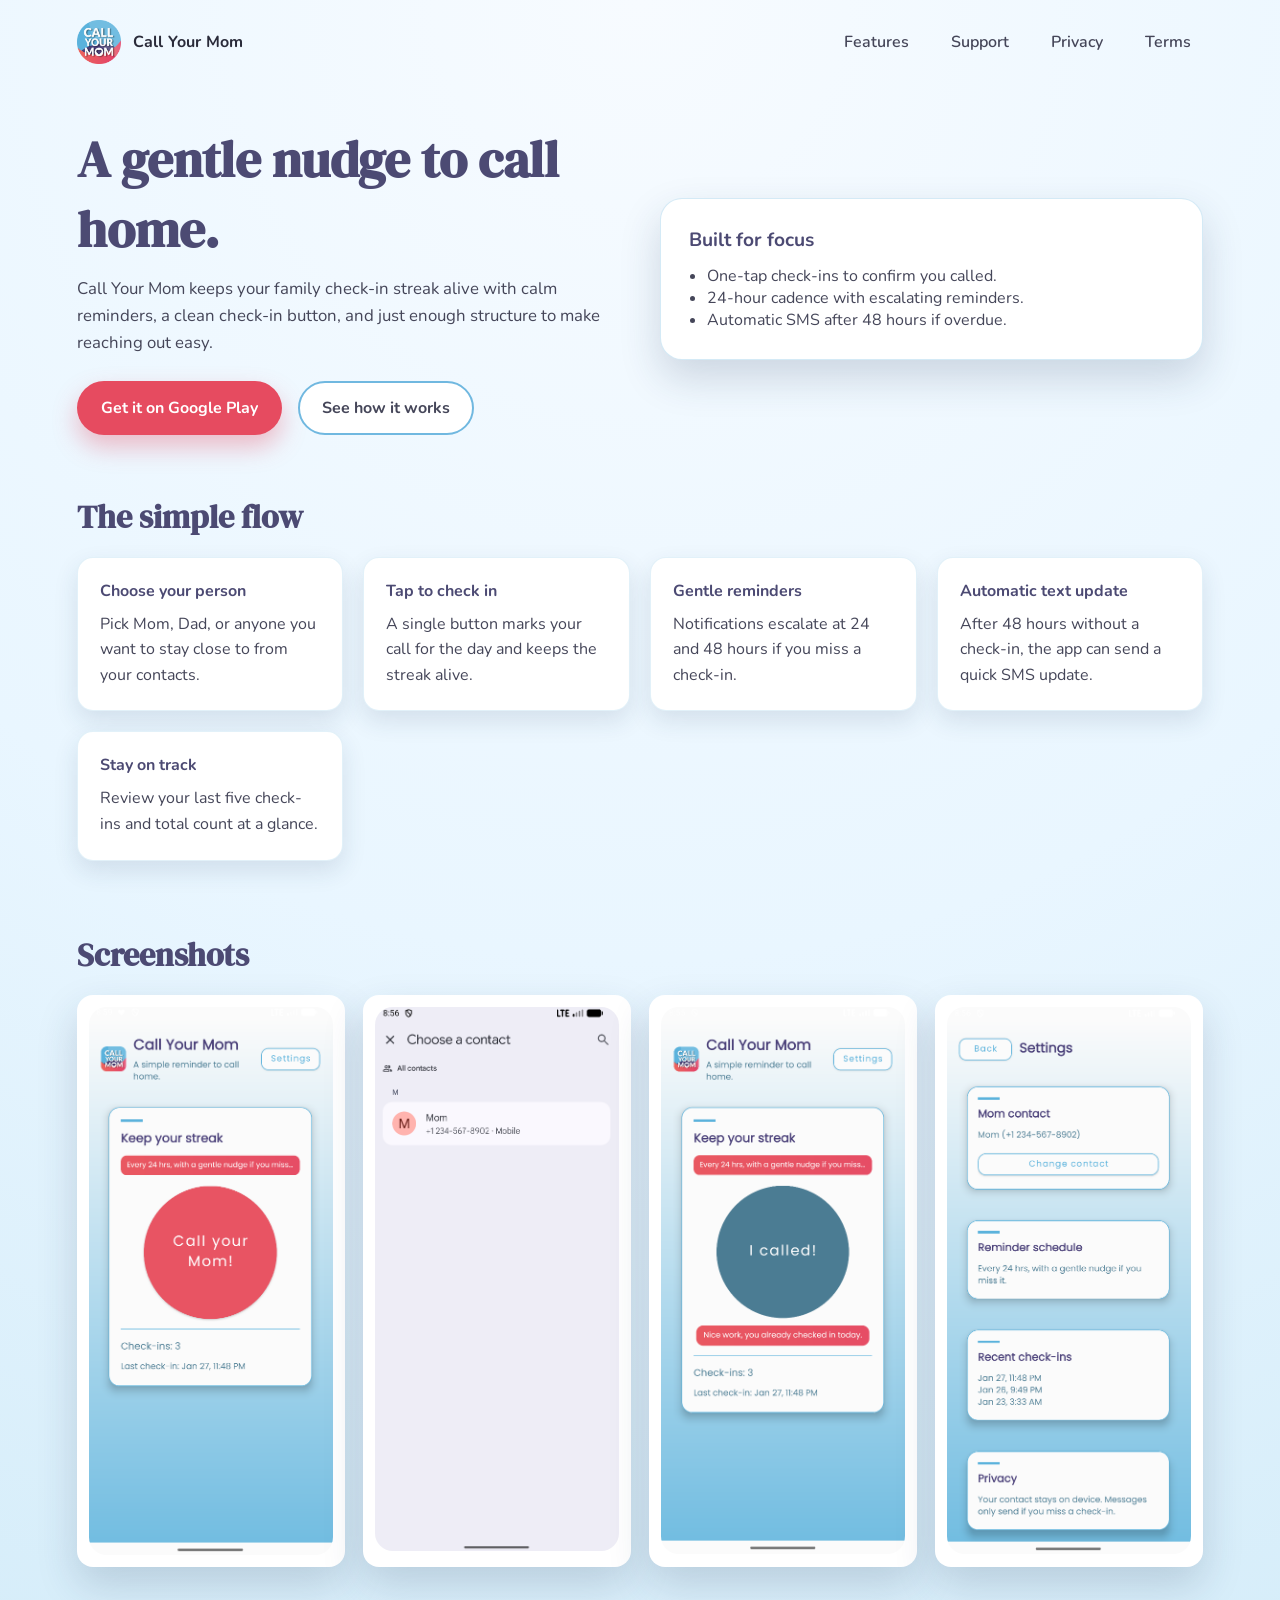
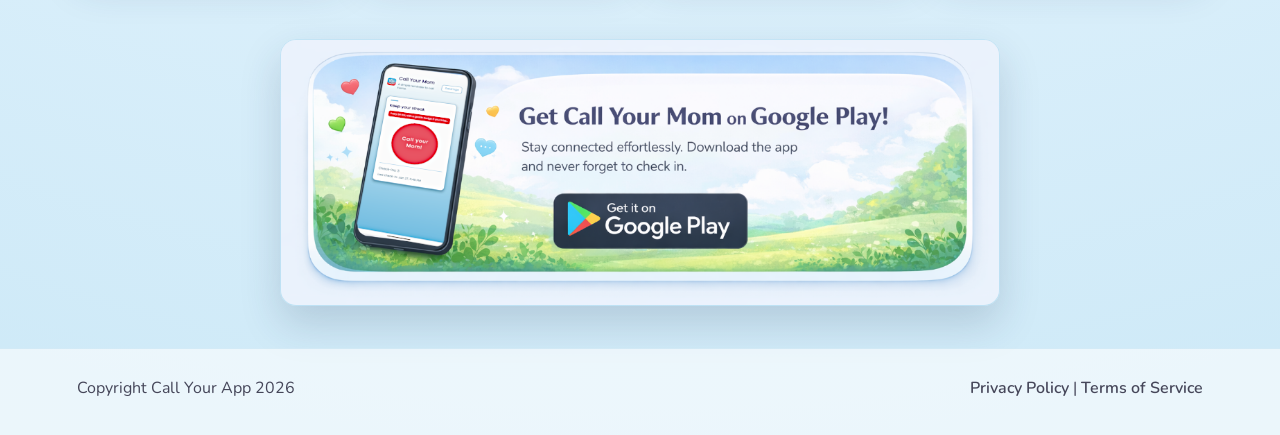
==== index.html @ 7c497396 "Site updates" ====
<!DOCTYPE html>
<html lang="en">
  <head>
    <meta charset="UTF-8" />
    <meta name="viewport" content="width=device-width, initial-scale=1" />
    <title>Call Your Mom - Gentle reminders to call home</title>
    <link rel="stylesheet" href="styles/site.css" />
  </head>
  <body>
    <div class="page">
      <header class="nav">
        <a class="brand" href="index.html">
          <img src="styles/Call_your_Mom_Logo_round.png" alt="Call Your Mom logo" />
          <span>Call Your Mom</span>
        </a>
        <nav class="nav-links">
          <a href="features.html">Features</a>
          <a href="support.html">Support</a>
          <a href="privacy.html">Privacy</a>
          <a href="terms.html">Terms</a>
        </nav>
      </header>

      <main>
        <section class="hero">
          <div>
            <h1>A gentle nudge to call home.</h1>
            <p>
              Call Your Mom keeps your family check-in streak alive with calm reminders, a clean
              check-in button, and just enough structure to make reaching out easy.
            </p>
            <div class="cta-row">
              <a class="button primary" href="https://play.google.com/store" target="_blank" rel="noreferrer">
                Get it on Google Play
              </a>
              <a class="button secondary" href="features.html">See how it works</a>
            </div>
          </div>
            <div class="hero-card">
              <h3>Built for focus</h3>
              <ul>
              <li>One-tap check-ins to confirm you called.</li>
              <li>24-hour cadence with escalating reminders.</li>
              <li>Automatic SMS after 48 hours if overdue.</li>
              </ul>
            </div>
        </section>

        <section class="section">
          <h2 class="section-title">The simple flow</h2>
          <div class="grid-2">
            <div class="card">
              <h4>Choose your person</h4>
              <p>Pick Mom, Dad, or anyone you want to stay close to from your contacts.</p>
            </div>
            <div class="card">
              <h4>Tap to check in</h4>
              <p>A single button marks your call for the day and keeps the streak alive.</p>
            </div>
            <div class="card">
              <h4>Gentle reminders</h4>
              <p>Notifications escalate at 24 and 48 hours if you miss a check-in.</p>
            </div>
            <div class="card">
              <h4>Automatic text update</h4>
              <p>After 48 hours without a check-in, the app can send a quick SMS update.</p>
            </div>
            <div class="card">
              <h4>Stay on track</h4>
              <p>Review your last five check-ins and total count at a glance.</p>
            </div>
          </div>
        </section>

        <section class="section">
          <h2 class="section-title">Screenshots</h2>
          <div class="screenshots">
            <div class="screenshot">
              <img src="styles/app_screenshot_1.png" alt="Home screen showing the call button and streak" />
            </div>
            <div class="screenshot">
              <img src="styles/app_screenshot_2.png" alt="Contact selection screen" />
            </div>
            <div class="screenshot">
              <img src="styles/app_screenshot_3.png" alt="Checked-in confirmation screen" />
            </div>
            <div class="screenshot">
              <img src="styles/app_screenshot_4.png" alt="Settings screen with contact and schedule" />
            </div>
          </div>
        </section>

        <section class="section">
          <div class="cta-banner">
            <a class="cta-link" href="https://play.google.com/store" target="_blank" rel="noreferrer">
              <img src="styles/footer_call_to_action.png" alt="Get Call Your Mom on Google Play" />
            </a>
          </div>
        </section>
      </main>

      <footer class="footer">
  <span>Copyright Call Your App 2026</span>
  <div>
    <a href="privacy.html">Privacy Policy</a>
    <span> | </span>
    <a href="terms.html">Terms of Service</a>
  </div>
</footer>
    </div>
  </body>
</html>
---- styles/site.css ----
@import url("https://fonts.googleapis.com/css2?family=DM+Serif+Display&family=Nunito:wght@400;600;700&display=swap");

:root {
  --sky-500: #70b8e0;
  --sky-400: #8cc8e8;
  --sky-200: #d8eef9;
  --coral-500: #e64b60;
  --coral-400: #ef6c7f;
  --ink-900: #2a2b3a;
  --ink-700: #454659;
  --lavender-100: #f2f0f7;
  --white: #ffffff;
  --shadow: 0 18px 40px rgba(36, 58, 88, 0.18);
  --radius-lg: 22px;
  --radius-md: 16px;
  --radius-sm: 12px;
}

*,
*::before,
*::after {
  box-sizing: border-box;
}

body {
  margin: 0;
  font-family: "Nunito", "Trebuchet MS", sans-serif;
  color: var(--ink-900);
  background: radial-gradient(circle at top, #f7fbff 0%, #e9f6ff 45%, #cde9f7 100%);
  min-height: 100vh;
}

img {
  max-width: 100%;
  display: block;
}

a {
  color: inherit;
  text-decoration: none;
}

.page {
  display: flex;
  flex-direction: column;
  min-height: 100vh;
}

.nav {
  display: flex;
  align-items: center;
  justify-content: space-between;
  gap: 24px;
  padding: 20px 6vw;
}

.brand {
  display: flex;
  align-items: center;
  gap: 12px;
  font-weight: 700;
  letter-spacing: 0.2px;
}

.brand img {
  width: 44px;
  height: 44px;
}

.nav-links {
  display: flex;
  gap: 18px;
  flex-wrap: wrap;
  font-weight: 600;
  color: var(--ink-700);
}

.nav-links a {
  padding: 8px 12px;
  border-radius: 999px;
  transition: background 0.2s ease, color 0.2s ease;
}

.nav-links a:hover,
.nav-links a:focus {
  background: var(--sky-200);
  color: var(--ink-900);
}

.hero {
  display: grid;
  grid-template-columns: repeat(auto-fit, minmax(260px, 1fr));
  gap: 40px;
  align-items: center;
  padding: 40px 6vw 24px;
}

.hero h1 {
  font-family: "DM Serif Display", "Georgia", serif;
  font-size: clamp(2.2rem, 4vw, 3.4rem);
  margin: 0 0 12px;
  color: #4c4a73;
}

.hero p {
  font-size: 1.05rem;
  line-height: 1.6;
  color: var(--ink-700);
  margin: 0 0 24px;
}

.cta-row {
  display: flex;
  gap: 16px;
  flex-wrap: wrap;
}

.button {
  display: inline-flex;
  align-items: center;
  justify-content: center;
  padding: 14px 22px;
  border-radius: 999px;
  font-weight: 700;
  border: 2px solid transparent;
  transition: transform 0.2s ease, box-shadow 0.2s ease;
}

.button.primary {
  background: var(--coral-500);
  color: var(--white);
  box-shadow: 0 12px 24px rgba(230, 75, 96, 0.35);
}

.button.secondary {
  border-color: var(--sky-500);
  color: var(--ink-700);
  background: var(--white);
}

.button:hover,
.button:focus {
  transform: translateY(-2px);
  box-shadow: 0 16px 24px rgba(42, 43, 58, 0.15);
}

.hero-card {
  background: var(--white);
  border-radius: var(--radius-lg);
  padding: 28px;
  box-shadow: var(--shadow);
  border: 1px solid rgba(112, 184, 224, 0.3);
}

.hero-card h3 {
  margin: 0 0 12px;
  color: #4c4a73;
  font-size: 1.2rem;
}

.hero-card ul {
  padding-left: 18px;
  margin: 0;
  color: var(--ink-700);
}

.section {
  padding: 36px 6vw;
}

.section-title {
  font-family: "DM Serif Display", "Georgia", serif;
  font-size: 2rem;
  margin: 0 0 18px;
  color: #4c4a73;
}

.grid-2 {
  display: grid;
  grid-template-columns: repeat(auto-fit, minmax(250px, 1fr));
  gap: 20px;
}

.card {
  background: var(--white);
  border-radius: var(--radius-md);
  padding: 22px;
  box-shadow: 0 10px 24px rgba(36, 58, 88, 0.12);
  border: 1px solid rgba(112, 184, 224, 0.2);
}

.card h4 {
  margin: 0 0 10px;
  color: #4c4a73;
}

.card p {
  margin: 0;
  color: var(--ink-700);
  line-height: 1.6;
}

.screenshots {
  display: grid;
  grid-template-columns: repeat(auto-fit, minmax(180px, 1fr));
  gap: 18px;
}

.screenshot {
  background: var(--white);
  padding: 12px;
  border-radius: var(--radius-md);
  box-shadow: var(--shadow);
}

.screenshot img {
  border-radius: 18px;
}

.cta-banner {
  text-align: center;
}

.cta-link {
  display: inline-block;
}

.cta-banner img {
  width: min(720px, 100%);
  margin: 0 auto;
  display: block;
  border-radius: var(--radius-md);
  box-shadow: var(--shadow);
  border: 1px solid rgba(112, 184, 224, 0.2);
}

.policy {
  max-width: 960px;
  margin: 0 auto;
  background: var(--white);
  border-radius: var(--radius-lg);
  padding: 28px;
  box-shadow: var(--shadow);
  line-height: 1.7;
  color: var(--ink-700);
}

.policy h2 {
  color: #4c4a73;
  margin-top: 22px;
}

.policy ul {
  padding-left: 20px;
}

.footer {
  margin-top: auto;
  padding: 28px 6vw 36px;
  color: var(--ink-700);
  display: flex;
  flex-wrap: wrap;
  gap: 18px;
  justify-content: space-between;
  border-top: 1px solid rgba(112, 184, 224, 0.2);
  background: rgba(255, 255, 255, 0.6);
}

.footer a {
  color: var(--ink-700);
  font-weight: 600;
}

@media (max-width: 720px) {
  .nav {
    flex-direction: column;
    align-items: flex-start;
  }

  .cta-row {
    flex-direction: column;
    align-items: stretch;
  }
}
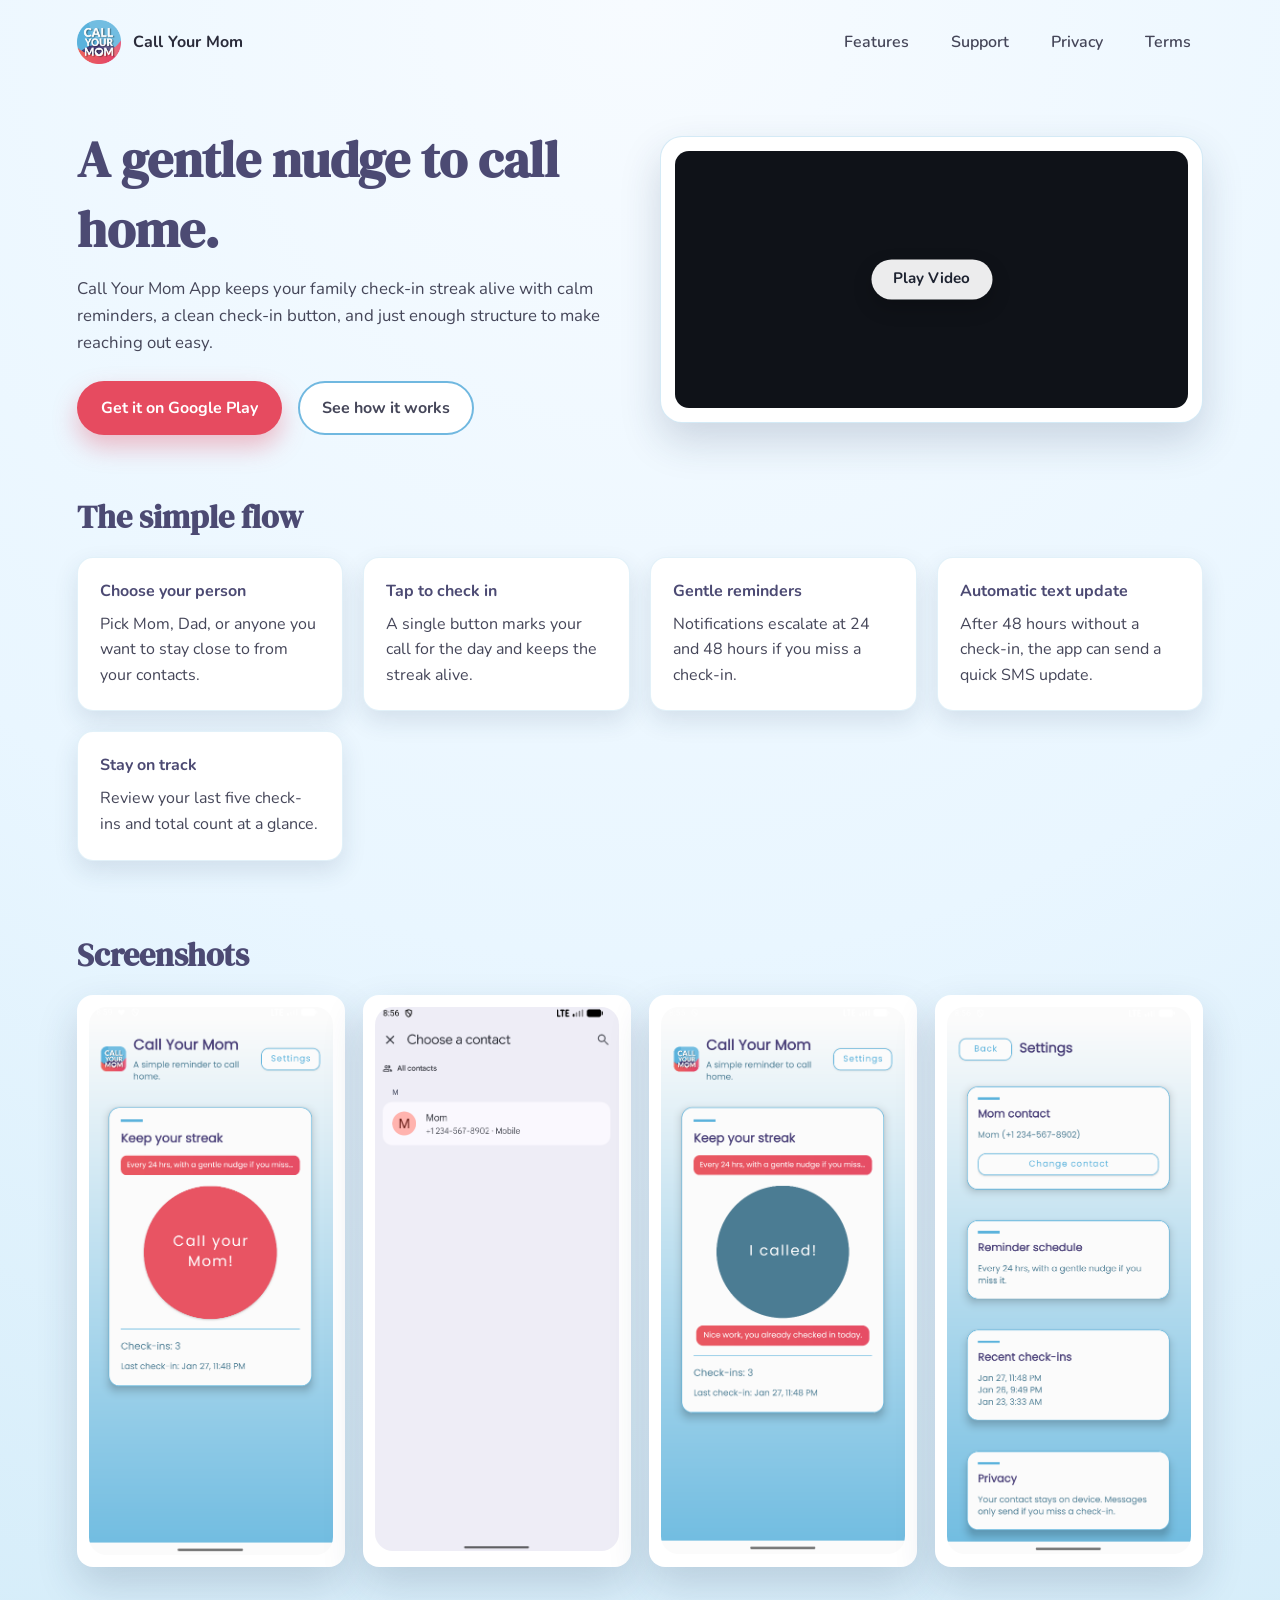
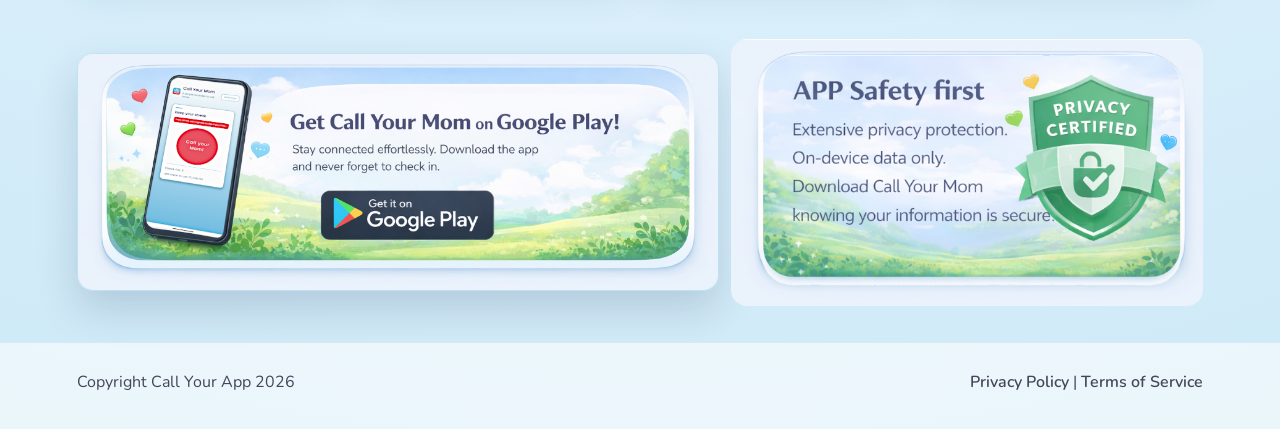
==== commit 9cc06060: "site updates" ====
--- a/index.html
+++ b/index.html
@@ -26,24 +26,26 @@
           <div>
             <h1>A gentle nudge to call home.</h1>
             <p>
-              Call Your Mom keeps your family check-in streak alive with calm reminders, a clean
+              Call Your Mom App keeps your family check-in streak alive with calm reminders, a clean
               check-in button, and just enough structure to make reaching out easy.
             </p>
             <div class="cta-row">
-              <a class="button primary" href="https://play.google.com/store" target="_blank" rel="noreferrer">
+              <a class="button primary" href="https://play.google.com/store/apps/details?id=com.callyourmom.app" target="_blank" rel="noreferrer">
                 Get it on Google Play
               </a>
               <a class="button secondary" href="features.html">See how it works</a>
             </div>
           </div>
-            <div class="hero-card">
-              <h3>Built for focus</h3>
-              <ul>
-              <li>One-tap check-ins to confirm you called.</li>
-              <li>24-hour cadence with escalating reminders.</li>
-              <li>Automatic SMS after 48 hours if overdue.</li>
-              </ul>
+          <div class="hero-card hero-video-card">
+            <div class="hero-video-wrap">
+              <video id="heroCtaVideo" class="hero-video" preload="metadata" playsinline>
+                <source src="styles/hero_cta.mp4" type="video/mp4" />
+              </video>
+              <button id="heroVideoPlayButton" class="hero-video-play" type="button" aria-label="Play video">
+                Play Video
+              </button>
             </div>
+          </div>
         </section>
 
         <section class="section">
@@ -92,9 +94,10 @@
 
         <section class="section">
           <div class="cta-banner">
-            <a class="cta-link" href="https://play.google.com/store" target="_blank" rel="noreferrer">
+            <a class="cta-link" href="https://play.google.com/store/apps/details?id=com.callyourmom.app" target="_blank" rel="noreferrer">
               <img src="styles/footer_call_to_action.png" alt="Get Call Your Mom on Google Play" />
             </a>
+            <img class="cta-badge" src="styles/footer_privacy_badge.png" alt="Privacy badge" />
           </div>
         </section>
       </main>
@@ -108,5 +111,50 @@
   </div>
 </footer>
     </div>
+    <script>
+      (function () {
+        const heroVideo = document.getElementById("heroCtaVideo");
+        const heroVideoPlayButton = document.getElementById("heroVideoPlayButton");
+        if (heroVideo && heroVideoPlayButton) {
+          const showPlay = function () {
+            heroVideoPlayButton.classList.remove("is-hidden");
+          };
+
+          const hidePlay = function () {
+            heroVideoPlayButton.classList.add("is-hidden");
+          };
+
+          heroVideoPlayButton.addEventListener("click", function () {
+            heroVideo.muted = false;
+            heroVideo.volume = 1;
+            const attempt = heroVideo.play();
+            if (attempt && typeof attempt.catch === "function") {
+              attempt.then(hidePlay).catch(showPlay);
+            } else {
+              hidePlay();
+            }
+          });
+
+          heroVideo.addEventListener("pause", showPlay);
+          heroVideo.addEventListener("ended", showPlay);
+          heroVideo.addEventListener("playing", hidePlay);
+        }
+
+        const ctaImage = document.querySelector(".cta-link img");
+        const badge = document.querySelector(".cta-badge");
+        if (!ctaImage || !badge) return;
+
+        const syncBadgeHeight = function () {
+          const ctaHeight = ctaImage.getBoundingClientRect().height;
+          if (ctaHeight > 0) {
+            badge.style.height = ctaHeight + "px";
+          }
+        };
+
+        ctaImage.addEventListener("load", syncBadgeHeight);
+        window.addEventListener("resize", syncBadgeHeight);
+        syncBadgeHeight();
+      })();
+    </script>
   </body>
 </html>
--- a/styles/site.css
+++ b/styles/site.css
@@ -30,6 +30,85 @@
   min-height: 100vh;
 }
 
+body.features-loading {
+  overflow: hidden;
+}
+
+.features-content {
+  opacity: 1;
+  visibility: visible;
+  transition: opacity 0.6s ease;
+}
+
+body.features-loading .features-content {
+  opacity: 0;
+  visibility: hidden;
+}
+
+.features-intro {
+  position: fixed;
+  inset: 0;
+  z-index: 9999;
+  display: grid;
+  place-items: center;
+  padding: 24px;
+  opacity: 1;
+  transition: opacity 0.65s ease;
+}
+
+.features-intro::before {
+  content: "";
+  position: absolute;
+  inset: 0;
+  background: #ffffff;
+  opacity: 1;
+  transition: opacity 0.7s ease;
+}
+
+.features-intro.is-dimmed::before {
+  opacity: 0.2;
+}
+
+.features-intro.is-fading {
+  opacity: 0;
+  pointer-events: none;
+}
+
+.features-intro-video {
+  position: relative;
+  z-index: 1;
+  width: min(980px, 96vw);
+  max-height: 512px;
+  height: auto;
+  object-fit: contain;
+}
+
+.features-intro-start {
+  position: absolute;
+  left: 50%;
+  bottom: 42px;
+  transform: translateX(-50%);
+  z-index: 2;
+  border: 0;
+  border-radius: 999px;
+  padding: 12px 20px;
+  background: #111111;
+  color: #ffffff;
+  font: 700 0.95rem/1 "Nunito", "Trebuchet MS", sans-serif;
+  cursor: pointer;
+  transition: opacity 0.25s ease, transform 0.25s ease;
+}
+
+.features-intro-start:hover,
+.features-intro-start:focus {
+  transform: translateX(-50%) translateY(-1px);
+}
+
+.features-intro.is-started .features-intro-start {
+  opacity: 0;
+  pointer-events: none;
+}
+
 img {
   max-width: 100%;
   display: block;
@@ -164,6 +243,49 @@
   color: var(--ink-700);
 }
 
+.hero-video-card {
+  padding: 14px;
+}
+
+.hero-video-wrap {
+  position: relative;
+  border-radius: 14px;
+  overflow: hidden;
+  background: #0f1218;
+}
+
+.hero-video {
+  width: 100%;
+  display: block;
+}
+
+.hero-video-play {
+  position: absolute;
+  left: 50%;
+  top: 50%;
+  transform: translate(-50%, -50%);
+  z-index: 2;
+  border: 0;
+  border-radius: 999px;
+  padding: 12px 22px;
+  background: rgba(255, 255, 255, 0.92);
+  color: #1d2230;
+  font: 700 0.95rem/1 "Nunito", "Trebuchet MS", sans-serif;
+  cursor: pointer;
+  box-shadow: 0 8px 20px rgba(0, 0, 0, 0.2);
+  transition: opacity 0.2s ease, transform 0.2s ease;
+}
+
+.hero-video-play:hover,
+.hero-video-play:focus {
+  transform: translate(-50%, -50%) translateY(-1px);
+}
+
+.hero-video-play.is-hidden {
+  opacity: 0;
+  pointer-events: none;
+}
+
 .section {
   padding: 36px 6vw;
 }
@@ -218,20 +340,32 @@
 }
 
 .cta-banner {
-  text-align: center;
+  display: flex;
+  align-items: center;
+  justify-content: center;
+  flex-wrap: nowrap;
+  gap: 12px;
 }
 
 .cta-link {
   display: inline-block;
 }
 
-.cta-banner img {
+.cta-link img {
   width: min(720px, 100%);
   margin: 0 auto;
   display: block;
   border-radius: var(--radius-md);
   box-shadow: var(--shadow);
   border: 1px solid rgba(112, 184, 224, 0.2);
+}
+
+.cta-badge {
+  width: auto;
+  display: block;
+  border-radius: var(--radius-md);
+  box-shadow: none;
+  border: 0;
 }
 
 .policy {
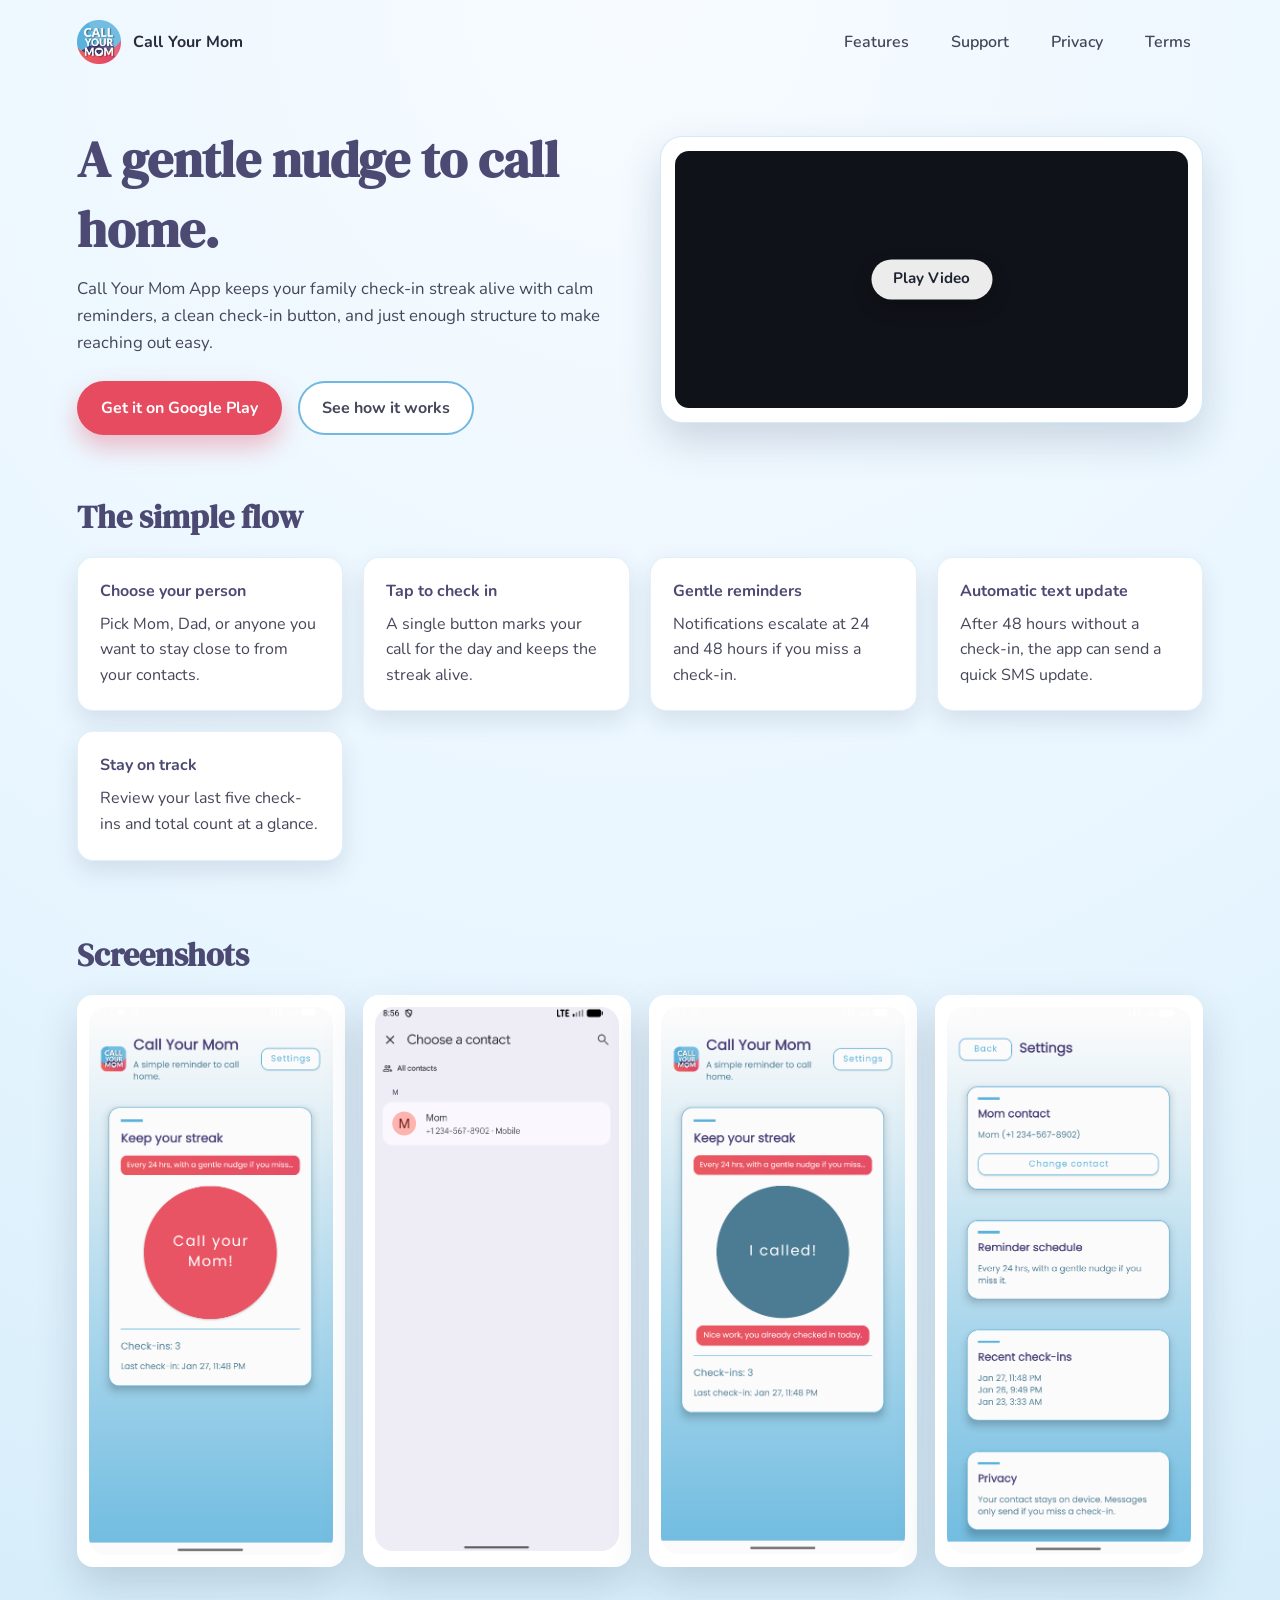
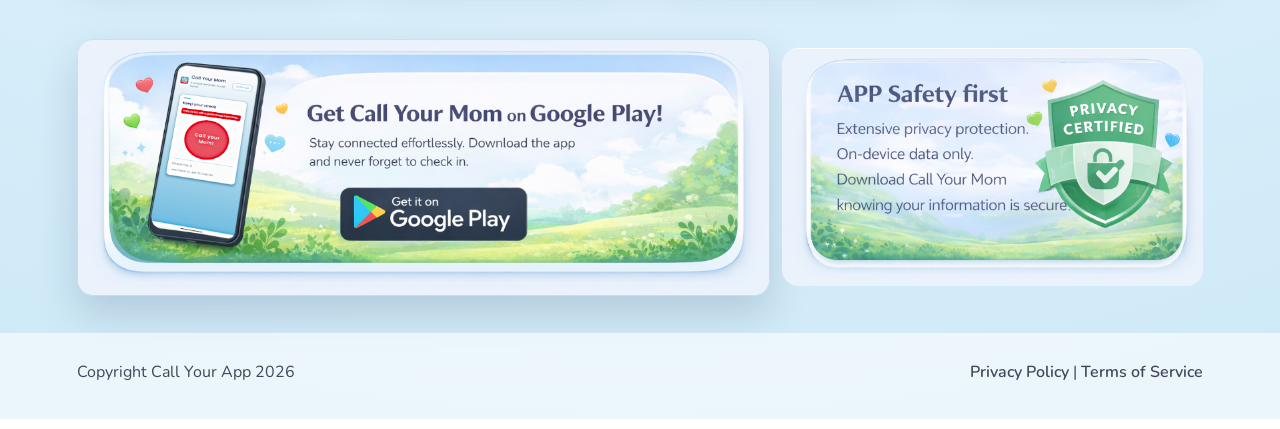
==== commit 7db6c016: "link logo update" ====
--- a/index.html
+++ b/index.html
@@ -9,7 +9,7 @@
   <body>
     <div class="page">
       <header class="nav">
-        <a class="brand" href="index.html">
+        <a class="brand" href="https://callyourapp.com/">
           <img src="styles/Call_your_Mom_Logo_round.png" alt="Call Your Mom logo" />
           <span>Call Your Mom</span>
         </a>
@@ -158,3 +158,4 @@
     </script>
   </body>
 </html>
+
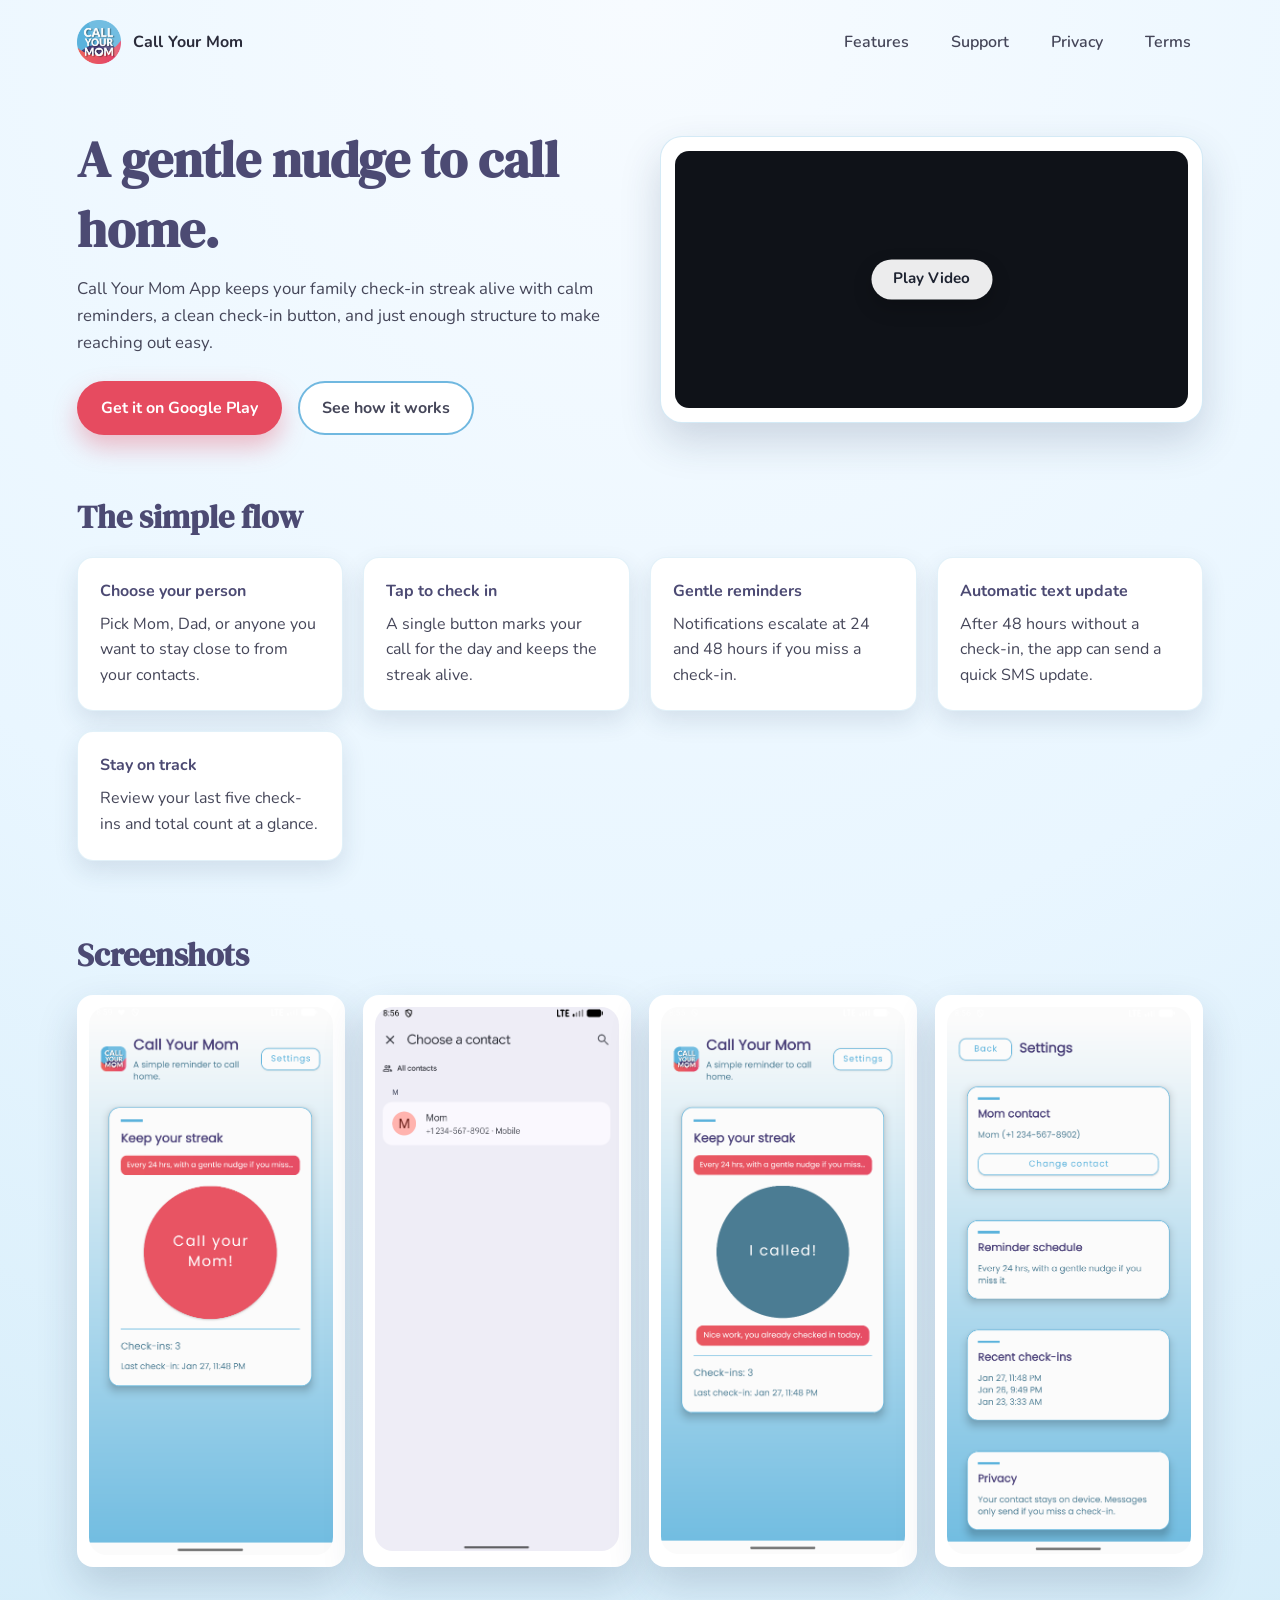
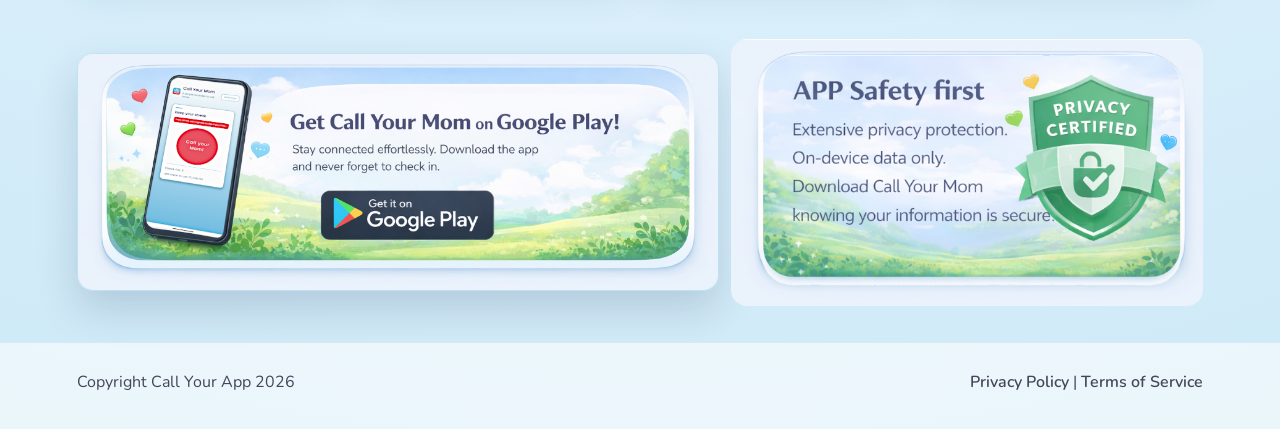
==== commit 672f102f: "SEO Updates" ====
--- a/index.html
+++ b/index.html
@@ -3,7 +3,9 @@
   <head>
     <meta charset="UTF-8" />
     <meta name="viewport" content="width=device-width, initial-scale=1" />
-    <title>Call Your Mom - Gentle reminders to call home</title>
+    <title>Call Your Mom App - Reminders to Call Family & Stay Connected</title>
+    <meta name="description" content="Gentle reminder app that helps you keep in touch. Call Your Mom sends 24-hour check-in notifications and, if you miss a call, will send a brief SMS. Stay connected with loved-ones." />
+    <meta name="keywords" content="call your mom app, call mom reminder app, reminder app to call mom, call mom app, call parents app, family check-in app, stay connected with family, automatic sms reminder" />
     <link rel="stylesheet" href="styles/site.css" />
   </head>
   <body>
@@ -159,3 +161,5 @@
   </body>
 </html>
 
+
+
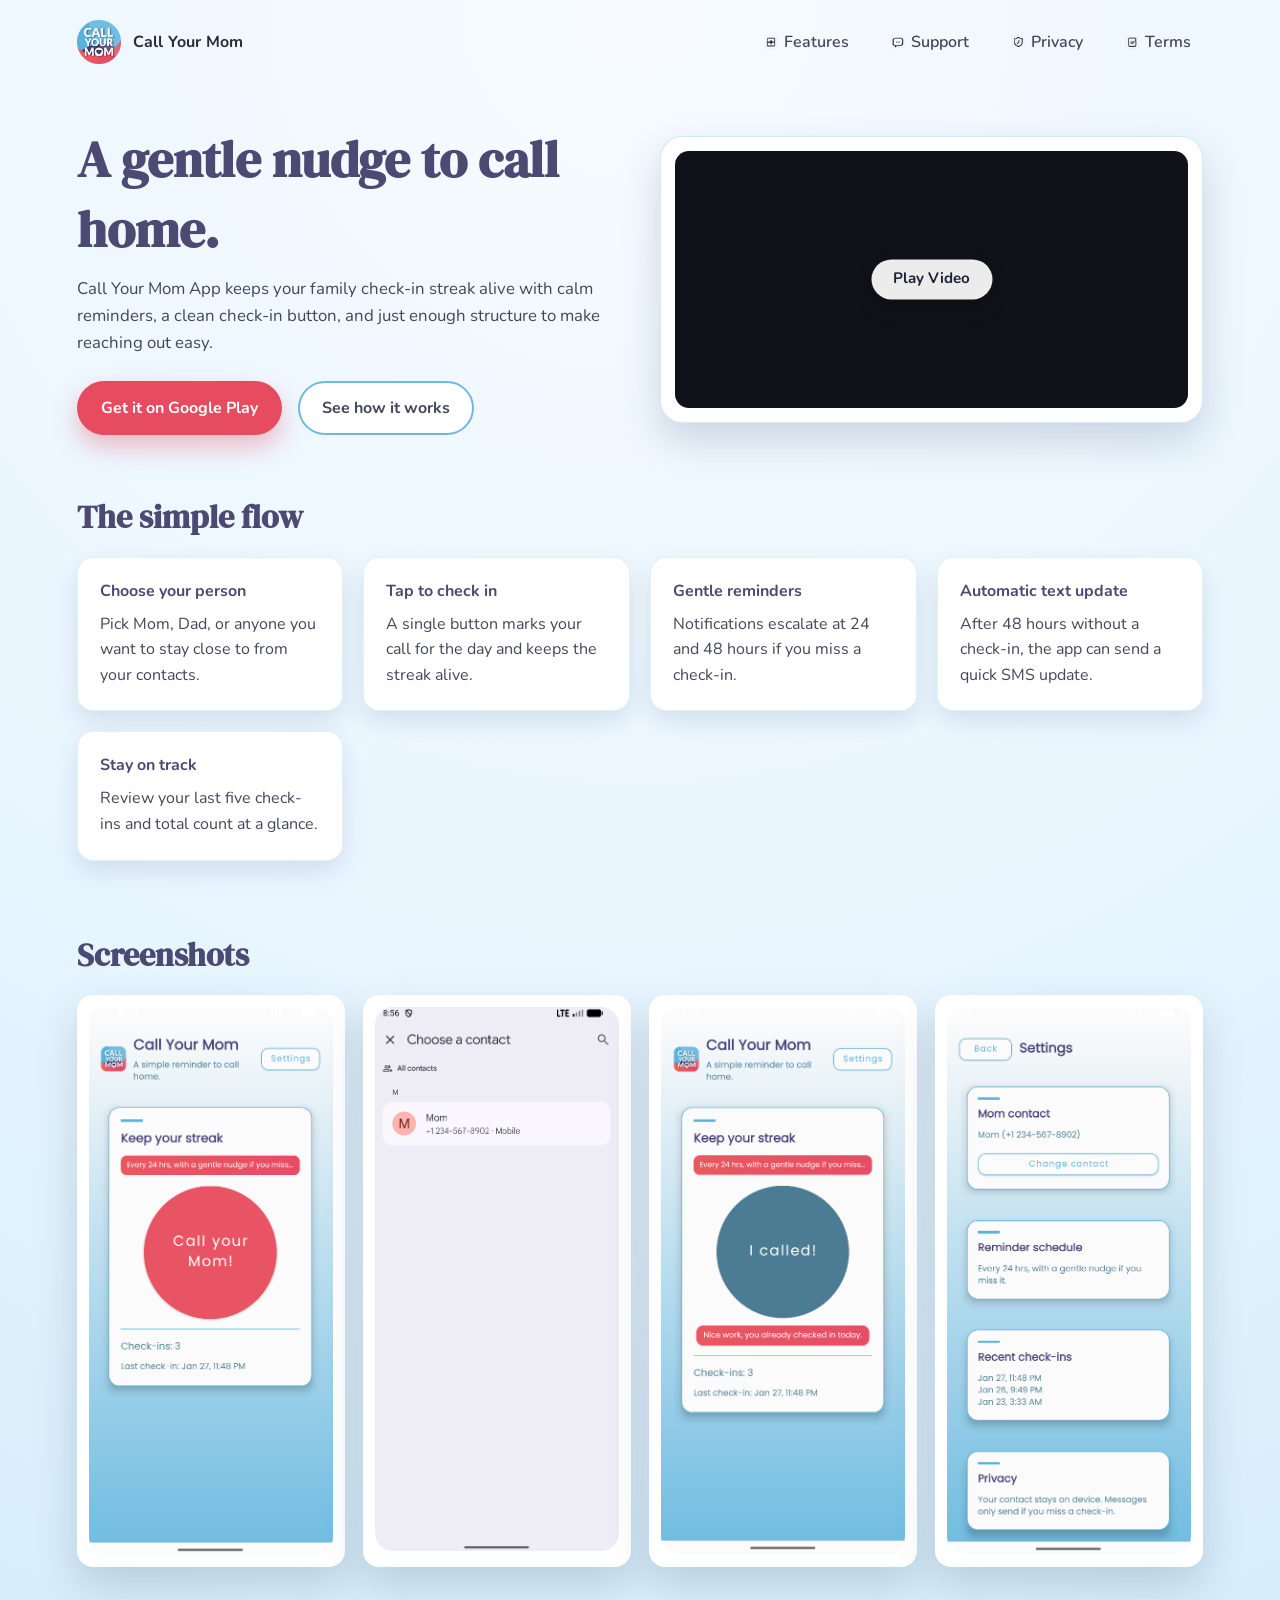
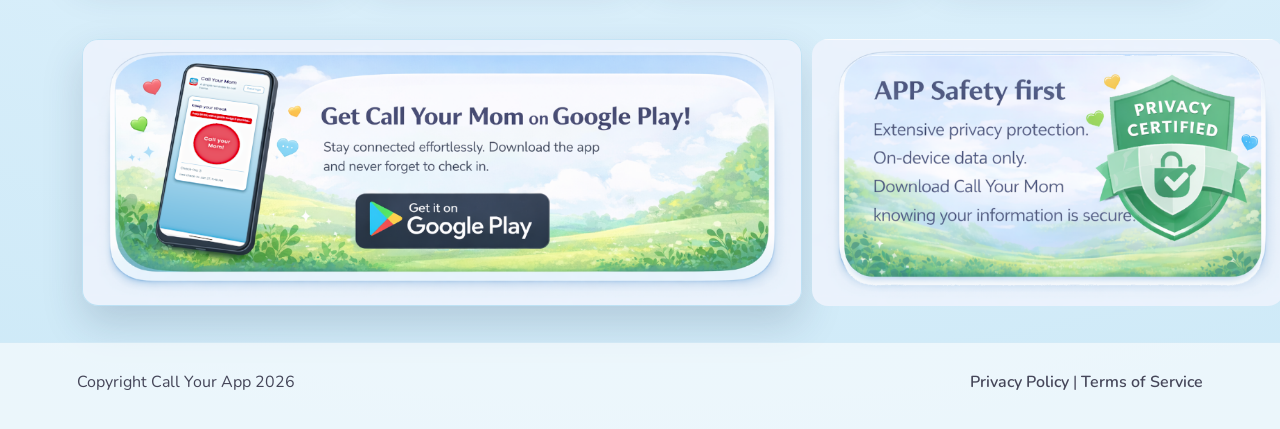
==== commit a8ae145a: "top menu icons and index footer fixe" ====
--- a/index.html
+++ b/index.html
@@ -16,10 +16,10 @@
           <span>Call Your Mom</span>
         </a>
         <nav class="nav-links">
-          <a href="features.html">Features</a>
-          <a href="support.html">Support</a>
-          <a href="privacy.html">Privacy</a>
-          <a href="terms.html">Terms</a>
+          <a href="features.html"><img class="menu-icon" src="styles/menu_features.png" alt="" aria-hidden="true" /><span>Features</span></a>
+          <a href="support.html"><img class="menu-icon" src="styles/menu_support.png" alt="" aria-hidden="true" /><span>Support</span></a>
+          <a href="privacy.html"><img class="menu-icon" src="styles/menu_privacy.png" alt="" aria-hidden="true" /><span>Privacy</span></a>
+          <a href="terms.html"><img class="menu-icon" src="styles/menu_terms.png" alt="" aria-hidden="true" /><span>Terms</span></a>
         </nav>
       </header>
 
@@ -99,7 +99,9 @@
             <a class="cta-link" href="https://play.google.com/store/apps/details?id=com.callyourmom.app" target="_blank" rel="noreferrer">
               <img src="styles/footer_call_to_action.png" alt="Get Call Your Mom on Google Play" />
             </a>
-            <img class="cta-badge" src="styles/footer_privacy_badge.png" alt="Privacy badge" />
+            <a class="cta-privacy-link" href="privacy.html" aria-label="View Privacy Policy">
+              <img class="cta-badge" src="styles/footer_privacy_badge.png" alt="Privacy badge" />
+            </a>
           </div>
         </section>
       </main>
--- a/styles/site.css
+++ b/styles/site.css
@@ -155,9 +155,18 @@
 }
 
 .nav-links a {
+  display: inline-flex;
+  align-items: center;
+  gap: 6px;
   padding: 8px 12px;
   border-radius: 999px;
   transition: background 0.2s ease, color 0.2s ease;
+}
+
+.menu-icon {
+  width: 14px;
+  height: 14px;
+  flex: 0 0 14px;
 }
 
 .nav-links a:hover,
@@ -344,16 +353,42 @@
   align-items: center;
   justify-content: center;
   flex-wrap: nowrap;
-  gap: 12px;
+  gap: 0;
+  width: max-content;
+  margin: 0 auto;
 }
 
 .cta-link {
-  display: inline-block;
+  display: block;
+  line-height: 0;
+  width: max-content;
+  flex: 0 0 auto;
+  padding-left: 5px;
+  padding-right: 5px;
+}
+
+.cta-privacy-link {
+  padding-left: 5px;
+  padding-right: 5px;
+}
+
+.cta-banner .cta-link,
+.cta-banner .cta-privacy-link {
+  padding-left: 5px;
+  padding-right: 5px;
+}
+
+.cta-banner > a {
+  display: block;
+  line-height: 0;
+  width: max-content;
+  margin: 0;
 }
 
 .cta-link img {
-  width: min(720px, 100%);
-  margin: 0 auto;
+  width: auto;
+  max-width: 720px;
+  margin: 0;
   display: block;
   border-radius: var(--radius-md);
   box-shadow: var(--shadow);
@@ -396,8 +431,13 @@
   flex-wrap: wrap;
   gap: 18px;
   justify-content: space-between;
+  align-items: center;
   border-top: 1px solid rgba(112, 184, 224, 0.2);
   background: rgba(255, 255, 255, 0.6);
+}
+
+.footer > div {
+  margin-left: auto;
 }
 
 .footer a {
@@ -415,4 +455,13 @@
     flex-direction: column;
     align-items: stretch;
   }
-}
+
+  .footer {
+    justify-content: center;
+    text-align: center;
+  }
+
+  .footer > div {
+    margin-left: 0;
+  }
+}
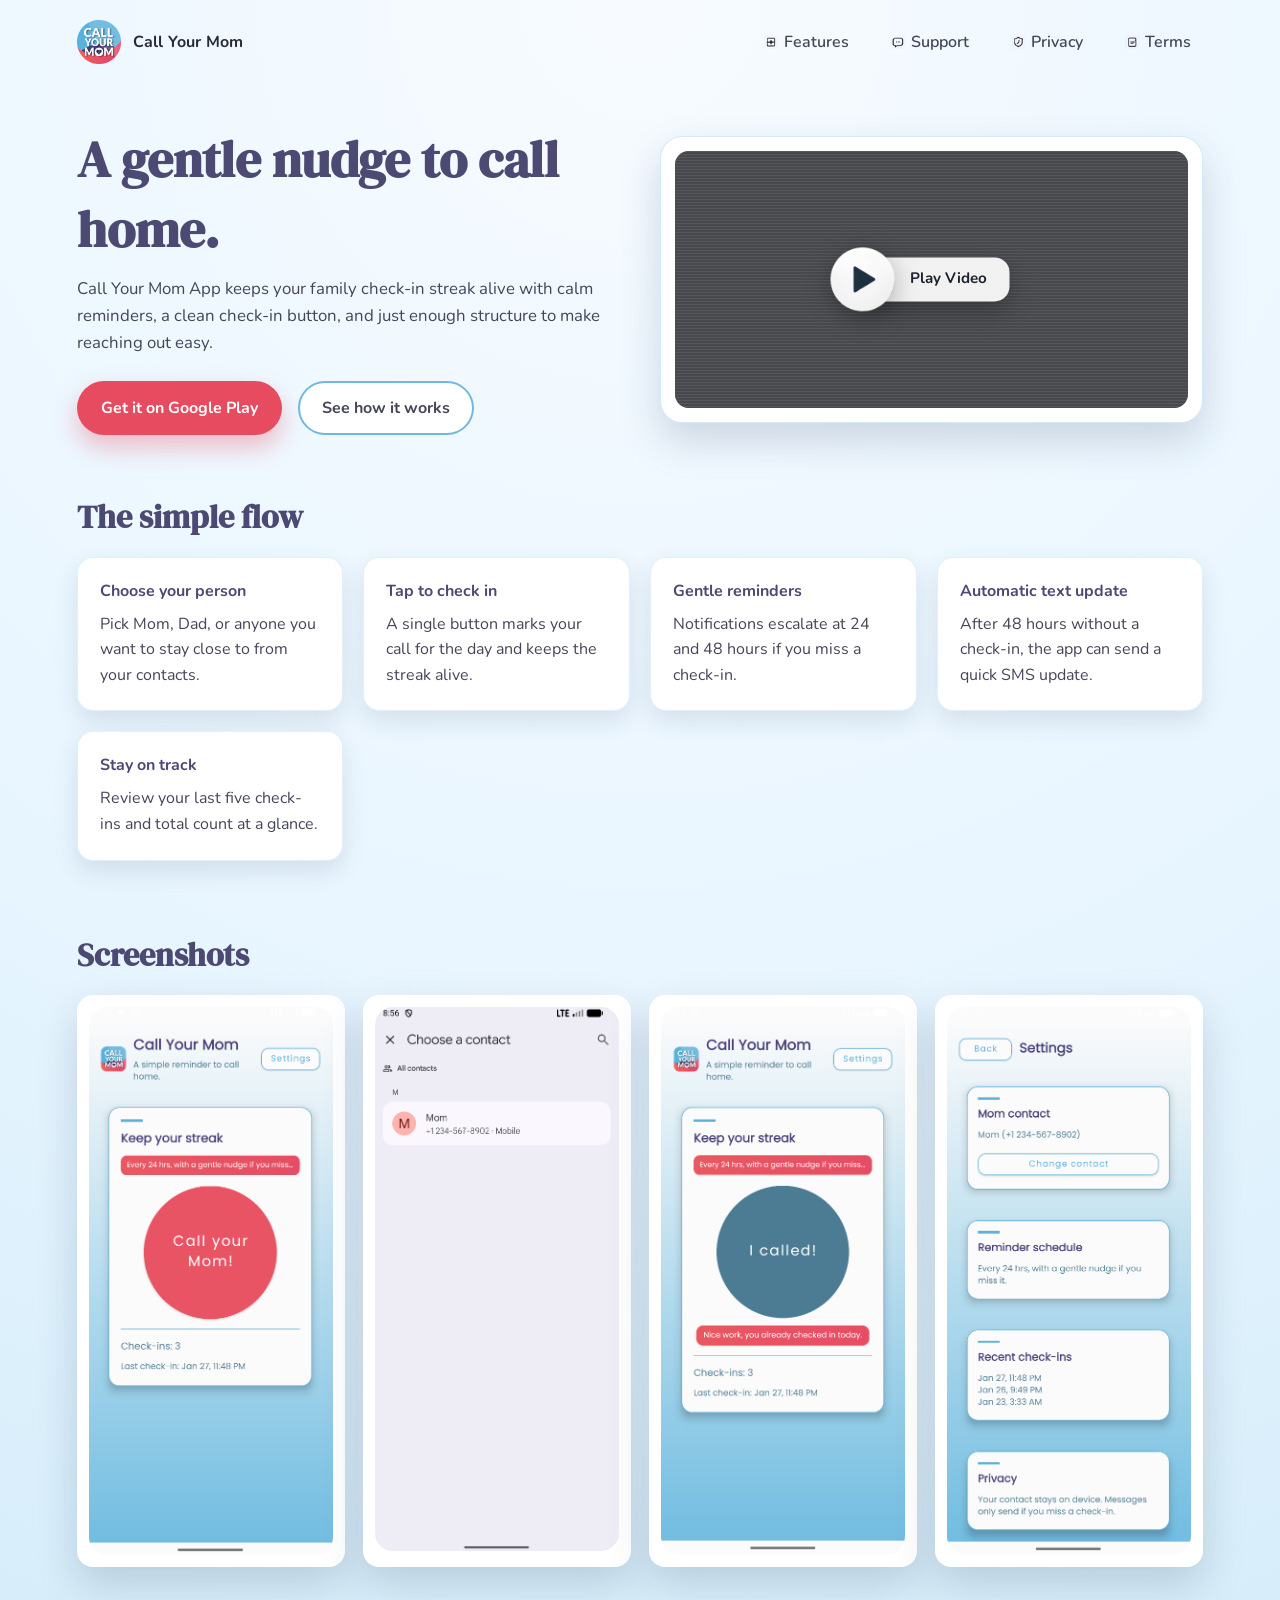
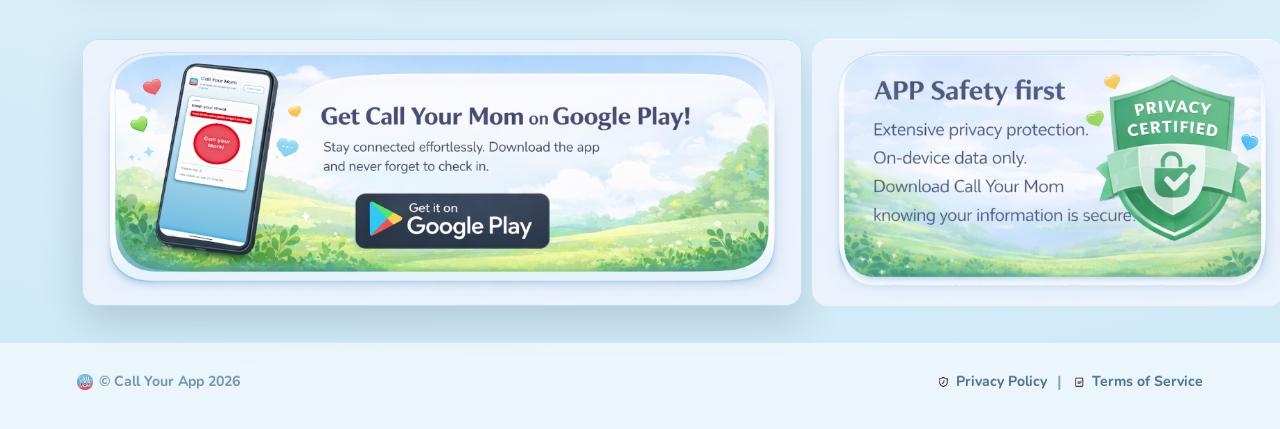
==== commit 84160754: "More site updates and footer updates" ====
--- a/index.html
+++ b/index.html
@@ -44,7 +44,8 @@
                 <source src="styles/hero_cta.mp4" type="video/mp4" />
               </video>
               <button id="heroVideoPlayButton" class="hero-video-play" type="button" aria-label="Play video">
-                Play Video
+                <img class="hero-video-play-icon" src="styles/play.png" alt="" aria-hidden="true" />
+                <span>Play Video</span>
               </button>
             </div>
           </div>
@@ -107,11 +108,11 @@
       </main>
 
       <footer class="footer">
-  <span>Copyright Call Your App 2026</span>
-  <div>
-    <a href="privacy.html">Privacy Policy</a>
-    <span> | </span>
-    <a href="terms.html">Terms of Service</a>
+  <a class="footer-copyright" href="https://callyourapp.com/"><img class="footer-icon footer-icon-brand" src="styles/Call_your_Mom_Logo_round.png" alt="" aria-hidden="true" /><span>&copy; Call Your App 2026</span></a>
+  <div class="footer-links">
+    <a href="privacy.html"><img class="footer-icon" src="styles/menu_privacy.png" alt="" aria-hidden="true" /><span>Privacy Policy</span></a>
+    <span class="footer-separator" aria-hidden="true">|</span>
+    <a href="terms.html"><img class="footer-icon" src="styles/menu_terms.png" alt="" aria-hidden="true" /><span>Terms of Service</span></a>
   </div>
 </footer>
     </div>
@@ -119,13 +120,20 @@
       (function () {
         const heroVideo = document.getElementById("heroCtaVideo");
         const heroVideoPlayButton = document.getElementById("heroVideoPlayButton");
+        const heroVideoWrap = heroVideo ? heroVideo.closest(".hero-video-wrap") : null;
         if (heroVideo && heroVideoPlayButton) {
           const showPlay = function () {
             heroVideoPlayButton.classList.remove("is-hidden");
+            if (heroVideoWrap) {
+              heroVideoWrap.classList.remove("is-playing");
+            }
           };
 
           const hidePlay = function () {
             heroVideoPlayButton.classList.add("is-hidden");
+            if (heroVideoWrap) {
+              heroVideoWrap.classList.add("is-playing");
+            }
           };
 
           heroVideoPlayButton.addEventListener("click", function () {
@@ -165,3 +173,6 @@
 
 
 
+
+
+
--- a/styles/site.css
+++ b/styles/site.css
@@ -263,6 +263,29 @@
   background: #0f1218;
 }
 
+.hero-video-wrap::after {
+  content: "";
+  position: absolute;
+  inset: 0;
+  z-index: 1;
+  pointer-events: none;
+  background:
+    repeating-linear-gradient(
+      to bottom,
+      rgba(255, 255, 255, 0.08) 0,
+      rgba(255, 255, 255, 0.08) 1px,
+      rgba(255, 255, 255, 0) 1px,
+      rgba(255, 255, 255, 0) 3px
+    ),
+    rgba(128, 128, 128, 0.5);
+  opacity: 1;
+  transition: opacity 0.3s ease;
+}
+
+.hero-video-wrap.is-playing::after {
+  opacity: 0;
+}
+
 .hero-video {
   width: 100%;
   display: block;
@@ -274,15 +297,30 @@
   top: 50%;
   transform: translate(-50%, -50%);
   z-index: 2;
+  overflow: visible;
   border: 0;
-  border-radius: 999px;
-  padding: 12px 22px;
+  border-radius: 15px;
+  padding: 14px 22px 14px 56px;
   background: rgba(255, 255, 255, 0.92);
   color: #1d2230;
   font: 700 0.95rem/1 "Nunito", "Trebuchet MS", sans-serif;
+  display: inline-flex;
+  flex-direction: row;
+  align-items: center;
+  gap: 0;
   cursor: pointer;
-  box-shadow: 0 8px 20px rgba(0, 0, 0, 0.2);
+  box-shadow: 0 10px 24px rgba(0, 0, 0, 0.25);
   transition: opacity 0.2s ease, transform 0.2s ease;
+}
+
+.hero-video-play-icon {
+  position: absolute;
+  left: -24px;
+  top: 50%;
+  transform: translateY(-50%);
+  width: 64px;
+  height: 64px;
+  filter: drop-shadow(0 6px 12px rgba(0, 0, 0, 0.28));
 }
 
 .hero-video-play:hover,
@@ -436,13 +474,83 @@
   background: rgba(255, 255, 255, 0.6);
 }
 
-.footer > div {
+.footer-links {
   margin-left: auto;
-}
-
-.footer a {
-  color: var(--ink-700);
-  font-weight: 600;
+  display: inline-flex;
+  align-items: center;
+  gap: 10px;
+}
+
+.footer-copyright,
+.footer-links a {
+  position: relative;
+  display: inline-flex;
+  align-items: center;
+  gap: 6px;
+  font-size: 0.88rem;
+  font-weight: 700;
+  transition: transform 0.22s ease, color 0.22s ease, text-shadow 0.22s ease;
+}
+
+.footer-copyright {
+  color: #6f96b4;
+  text-shadow: 0 1px 0 rgba(255, 255, 255, 0.72), 0 -1px 0 rgba(130, 174, 205, 0.28);
+  cursor: pointer;
+}
+
+.footer-links a {
+  color: #4b7394;
+  text-shadow: 0 1px 0 rgba(255, 255, 255, 0.68), 0 -1px 0 rgba(110, 155, 190, 0.34);
+}
+
+.footer-copyright::after,
+.footer-links a::after {
+  content: "";
+  position: absolute;
+  left: 8px;
+  right: 8px;
+  bottom: -3px;
+  height: 2px;
+  border-radius: 999px;
+  background: linear-gradient(90deg, rgba(112, 184, 224, 0.25), rgba(112, 184, 224, 0.85), rgba(112, 184, 224, 0.25));
+  transform: scaleX(0.2);
+  opacity: 0;
+  transition: transform 0.24s ease, opacity 0.24s ease;
+}
+
+.footer-copyright:hover,
+.footer-copyright:focus-visible,
+.footer-links a:hover,
+.footer-links a:focus-visible {
+  transform: translateY(-1px);
+  color: #3f7094;
+  text-shadow: 0 1px 0 rgba(255, 255, 255, 0.78), 0 -1px 0 rgba(96, 146, 182, 0.38);
+}
+
+.footer-copyright:hover::after,
+.footer-copyright:focus-visible::after,
+.footer-links a:hover::after,
+.footer-links a:focus-visible::after {
+  transform: scaleX(1);
+  opacity: 1;
+}
+
+.footer-separator {
+  color: #7ea4bf;
+  text-shadow: 0 1px 0 rgba(255, 255, 255, 0.72);
+  font-weight: 700;
+}
+
+.footer-icon {
+  width: 14px;
+  height: 14px;
+  flex: 0 0 14px;
+}
+
+.footer-icon-brand {
+  width: 16px;
+  height: 16px;
+  flex-basis: 16px;
 }
 
 @media (max-width: 720px) {
@@ -461,7 +569,7 @@
     text-align: center;
   }
 
-  .footer > div {
+  .footer-links {
     margin-left: 0;
   }
 }
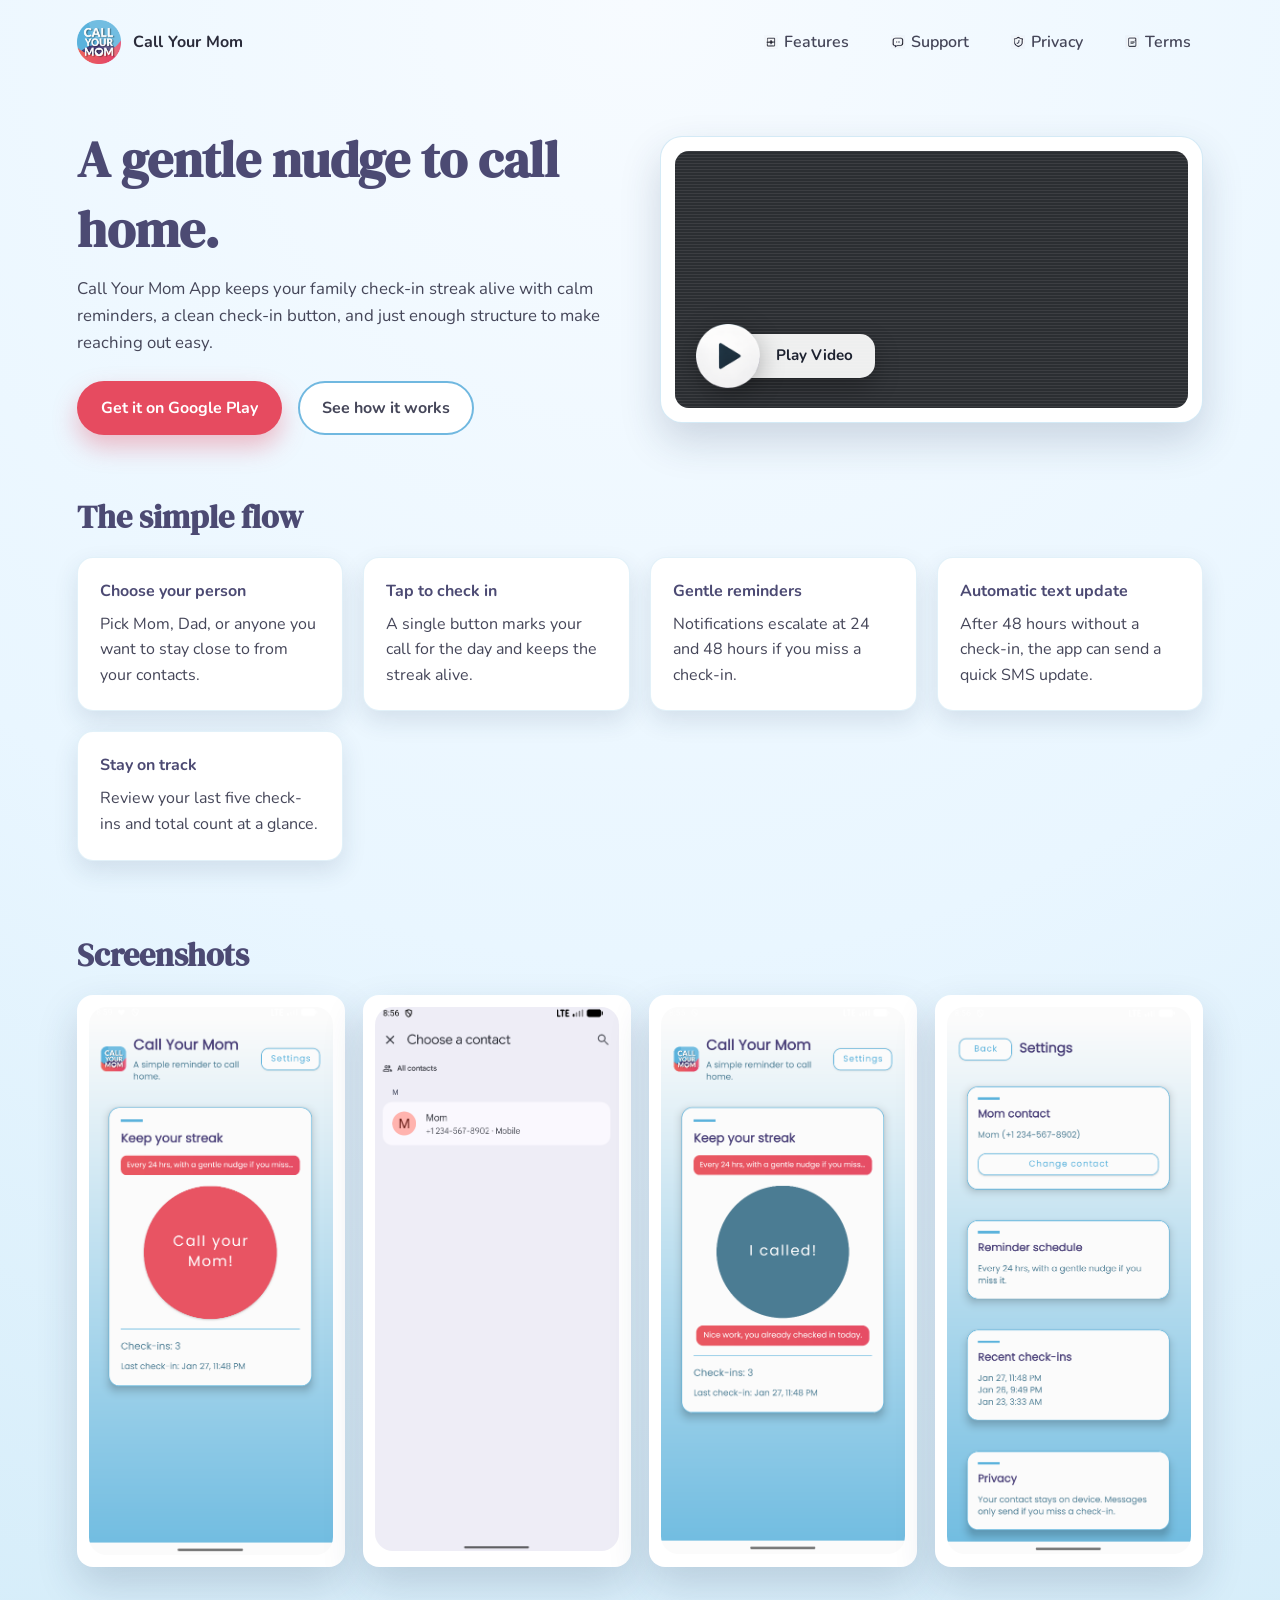
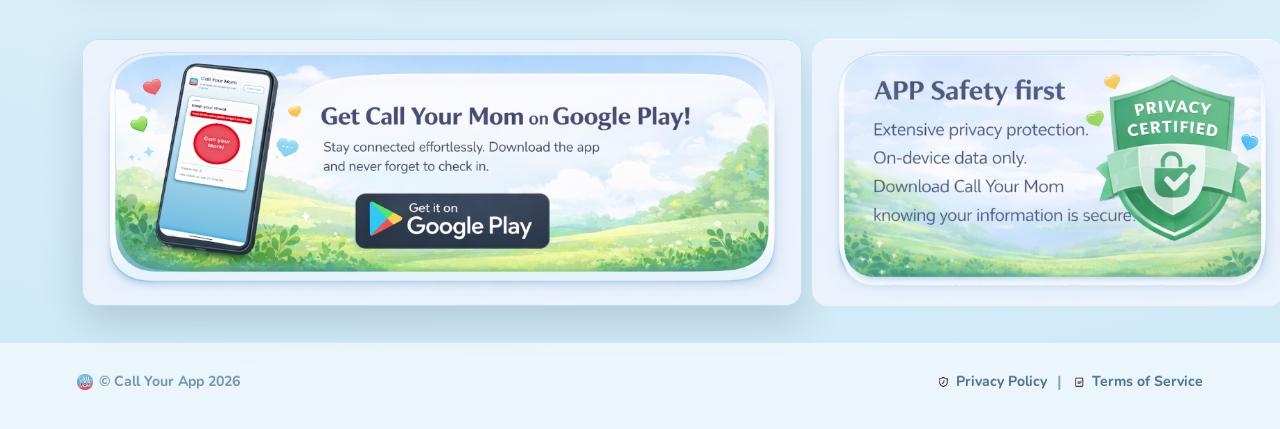
==== commit e68e6551: "og added and favicon" ====
--- a/index.html
+++ b/index.html
@@ -6,6 +6,20 @@
     <title>Call Your Mom App - Reminders to Call Family & Stay Connected</title>
     <meta name="description" content="Gentle reminder app that helps you keep in touch. Call Your Mom sends 24-hour check-in notifications and, if you miss a call, will send a brief SMS. Stay connected with loved-ones." />
     <meta name="keywords" content="call your mom app, call mom reminder app, reminder app to call mom, call mom app, call parents app, family check-in app, stay connected with family, automatic sms reminder" />
+    <meta property="og:type" content="website" />
+    <meta property="og:site_name" content="Call Your Mom" />
+    <meta property="og:title" content="Call Your Mom App - Reminders to Call Family & Stay Connected" />
+    <meta property="og:description" content="Gentle reminder app that helps you keep in touch. Call Your Mom sends 24-hour check-in notifications and, if you miss a call, will send a brief SMS. Stay connected with loved-ones." />
+    <meta property="og:url" content="https://callyourapp.com/" />
+    <meta property="og:image" content="https://callyourapp.com/styles/Call_your_Mom_Logo.png" />
+    <meta property="og:image:alt" content="Call Your Mom app logo" />
+    <meta name="twitter:card" content="summary_large_image" />
+    <meta name="twitter:title" content="Call Your Mom App - Reminders to Call Family & Stay Connected" />
+    <meta name="twitter:description" content="Gentle reminder app that helps you keep in touch. Call Your Mom sends 24-hour check-in notifications and, if you miss a call, will send a brief SMS. Stay connected with loved-ones." />
+    <meta name="twitter:image" content="https://callyourapp.com/styles/Call_your_Mom_Logo.png" />
+    <meta name="twitter:image:alt" content="Call Your Mom app logo" />
+    <link rel="icon" type="image/x-icon" href="favicon.ico" />
+    <link rel="apple-touch-icon" sizes="180x180" href="styles/apple-touch-icon.png" />
     <link rel="stylesheet" href="styles/site.css" />
   </head>
   <body>
--- a/styles/site.css
+++ b/styles/site.css
@@ -277,7 +277,7 @@
       rgba(255, 255, 255, 0) 1px,
       rgba(255, 255, 255, 0) 3px
     ),
-    rgba(128, 128, 128, 0.5);
+    rgba(128, 128, 128, 0.25);
   opacity: 1;
   transition: opacity 0.3s ease;
 }
@@ -293,9 +293,9 @@
 
 .hero-video-play {
   position: absolute;
-  left: 50%;
-  top: 50%;
-  transform: translate(-50%, -50%);
+  left: 45px;
+  bottom: 30px;
+  transform: none;
   z-index: 2;
   overflow: visible;
   border: 0;
@@ -325,7 +325,7 @@
 
 .hero-video-play:hover,
 .hero-video-play:focus {
-  transform: translate(-50%, -50%) translateY(-1px);
+  transform: translateY(-1px);
 }
 
 .hero-video-play.is-hidden {
